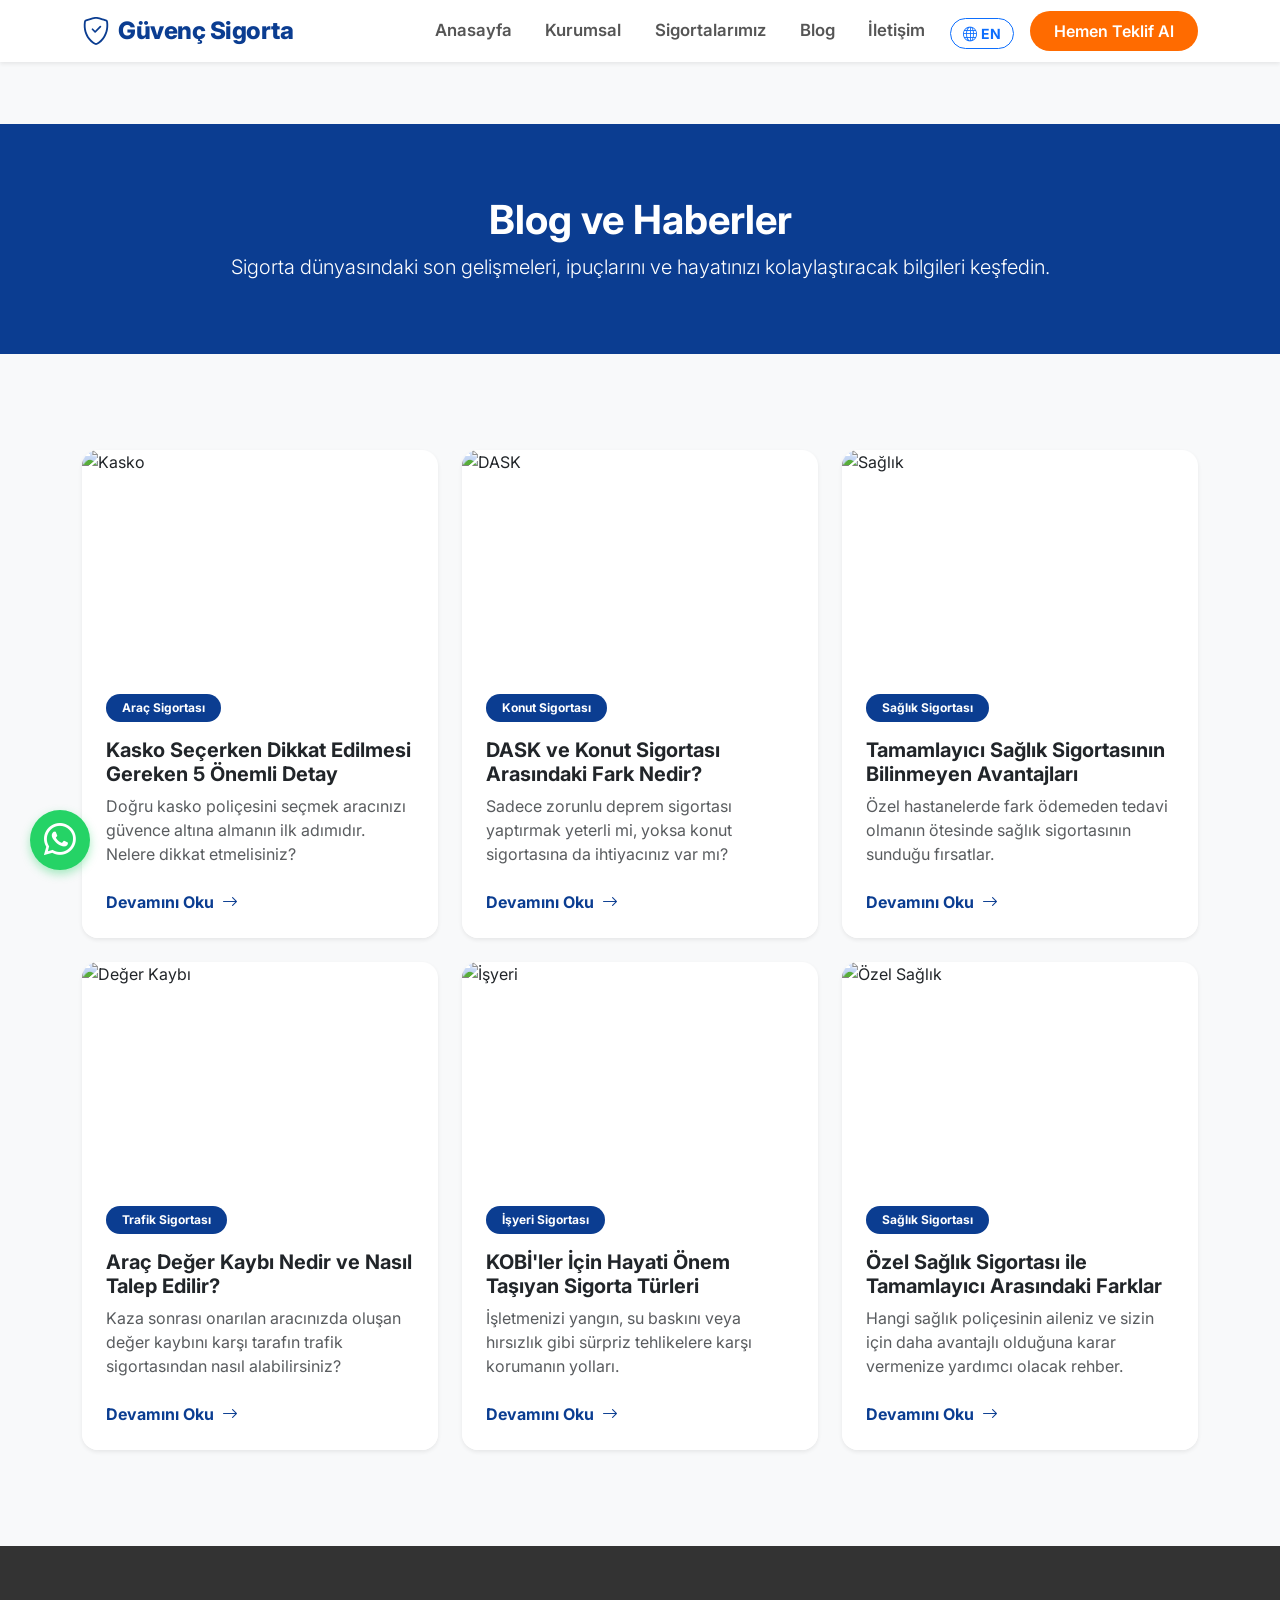
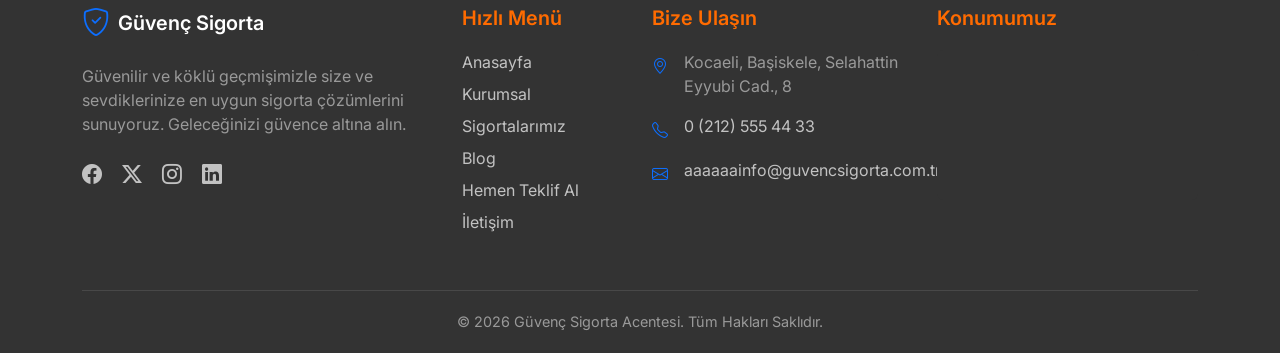
==== blog.html @ 0bcf5939 "chore: cache version v8 -> v9" ====
<!DOCTYPE html>
<html lang="tr">
<head>
  <meta charset="UTF-8">
  <meta name="viewport" content="width=device-width, initial-scale=1.0">
  <title>Tüm Blog Yazıları | Güvenç Sigorta</title>
  <meta name="description" content="Sigorta dünyasından güncel haberler ve faydalı bilgiler.">

  <link rel="preconnect" href="https://fonts.googleapis.com">
  <link rel="preconnect" href="https://fonts.gstatic.com" crossorigin>
  <link href="https://fonts.googleapis.com/css2?family=Inter:wght@300;400;500;600;700;800&display=swap" rel="stylesheet">
  <link rel="stylesheet" href="https://cdn.jsdelivr.net/npm/bootstrap-icons@1.11.3/font/bootstrap-icons.min.css">
  <link rel="stylesheet" href="css/bootstrap.min.css?v=9">
  <link rel="stylesheet" href="css/style.css?v=9">
</head>
<body>
  <div id="top"></div>
  <app-navbar></app-navbar>

  <!-- Page Header -->
  <section class="py-5 bg-primary-custom text-white mt-5">
    <div class="container py-4 text-center">
      <h1 class="fw-bold" data-i18n="sec_blog_title">Blog ve Haberler</h1>
      <p class="lead mb-0" data-i18n="sec_blog_desc">Sigorta dünyasındaki son gelişmeleri, ipuçlarını ve hayatınızı kolaylaştıracak bilgileri keşfedin.</p>
    </div>
  </section>

  <!-- Blog List Section -->
  <section class="py-5 bg-light" id="blog">
    <div class="container my-5">
      <div class="row g-4">
        
        <!-- Blog Card 1 -->
        <div class="col-lg-4 col-md-6">
          <div class="card h-100 border-0 shadow-sm rounded-4 overflow-hidden blog-card">
            <img src="https://images.unsplash.com/photo-1454165804606-c3d57bc86b40?auto=format&fit=crop&q=80&w=600&h=400" class="card-img-top" alt="Kasko" style="height: 220px; object-fit: cover;">
            <div class="card-body p-4">
              <span class="badge bg-primary-custom text-white mb-2 px-3 py-2 rounded-pill" data-i18n="badge_arac">Araç Sigortası</span>
              <h5 class="card-title fw-bold mt-2" data-i18n="blog_1_title">Kasko Seçerken Dikkat Edilmesi Gereken 5 Önemli Detay</h5>
              <p class="card-text text-muted" data-i18n="blog_1_desc">Doğru kasko poliçesini seçmek aracınızı güvence altına almanın ilk adımıdır. Nelere dikkat etmelisiniz?</p>
            </div>
            <div class="card-footer bg-white border-0 px-4 pb-4 pt-0">
              <a href="#" class="text-primary-custom fw-bold text-decoration-none d-flex align-items-center"><span data-i18n="btn_read_more">Devamını Oku</span> <i class="bi bi-arrow-right ms-2"></i></a>
            </div>
          </div>
        </div>
        
        <!-- Blog Card 2 -->
        <div class="col-lg-4 col-md-6">
          <div class="card h-100 border-0 shadow-sm rounded-4 overflow-hidden blog-card">
            <img src="https://images.unsplash.com/photo-1560518883-ce09059eeffa?auto=format&fit=crop&q=80&w=600&h=400" class="card-img-top" alt="DASK" style="height: 220px; object-fit: cover;">
            <div class="card-body p-4">
              <span class="badge bg-primary-custom text-white mb-2 px-3 py-2 rounded-pill" data-i18n="badge_konut">Konut Sigortası</span>
              <h5 class="card-title fw-bold mt-2" data-i18n="blog_2_title">DASK ve Konut Sigortası Arasındaki Fark Nedir?</h5>
              <p class="card-text text-muted" data-i18n="blog_2_desc">Sadece zorunlu deprem sigortası yaptırmak yeterli mi, yoksa konut sigortasına da ihtiyacınız var mı?</p>
            </div>
            <div class="card-footer bg-white border-0 px-4 pb-4 pt-0">
              <a href="#" class="text-primary-custom fw-bold text-decoration-none d-flex align-items-center"><span data-i18n="btn_read_more">Devamını Oku</span> <i class="bi bi-arrow-right ms-2"></i></a>
            </div>
          </div>
        </div>

        <!-- Blog Card 3 -->
        <div class="col-lg-4 col-md-6">
          <div class="card h-100 border-0 shadow-sm rounded-4 overflow-hidden blog-card">
            <img src="https://images.unsplash.com/photo-1505691938895-1758d7feb511?auto=format&fit=crop&q=80&w=600&h=400" class="card-img-top" alt="Sağlık" style="height: 220px; object-fit: cover;">
            <div class="card-body p-4">
              <span class="badge bg-primary-custom text-white mb-2 px-3 py-2 rounded-pill" data-i18n="badge_saglik">Sağlık Sigortası</span>
              <h5 class="card-title fw-bold mt-2" data-i18n="blog_3_title">Tamamlayıcı Sağlık Sigortasının Bilinmeyen Avantajları</h5>
              <p class="card-text text-muted" data-i18n="blog_3_desc">Özel hastanelerde fark ödemeden tedavi olmanın ötesinde sağlık sigortasının sunduğu fırsatlar.</p>
            </div>
            <div class="card-footer bg-white border-0 px-4 pb-4 pt-0">
              <a href="#" class="text-primary-custom fw-bold text-decoration-none d-flex align-items-center"><span data-i18n="btn_read_more">Devamını Oku</span> <i class="bi bi-arrow-right ms-2"></i></a>
            </div>
          </div>
        </div>

        <!-- Blog Card 4 (New) -->
        <div class="col-lg-4 col-md-6">
          <div class="card h-100 border-0 shadow-sm rounded-4 overflow-hidden blog-card">
            <img src="https://images.unsplash.com/photo-1621905252507-b35492cc74b4?auto=format&fit=crop&q=80&w=600&h=400" class="card-img-top" alt="Değer Kaybı" style="height: 220px; object-fit: cover;">
            <div class="card-body p-4">
              <span class="badge bg-primary-custom text-white mb-2 px-3 py-2 rounded-pill" data-i18n="badge_trafik">Trafik Sigortası</span>
              <h5 class="card-title fw-bold mt-2" data-i18n="blog_4_title">Araç Değer Kaybı Nedir ve Nasıl Talep Edilir?</h5>
              <p class="card-text text-muted" data-i18n="blog_4_desc">Kaza sonrası onarılan aracınızda oluşan değer kaybını karşı tarafın trafik sigortasından nasıl alabilirsiniz?</p>
            </div>
            <div class="card-footer bg-white border-0 px-4 pb-4 pt-0">
              <a href="#" class="text-primary-custom fw-bold text-decoration-none d-flex align-items-center"><span data-i18n="btn_read_more">Devamını Oku</span> <i class="bi bi-arrow-right ms-2"></i></a>
            </div>
          </div>
        </div>

        <!-- Blog Card 5 (New) -->
        <div class="col-lg-4 col-md-6">
          <div class="card h-100 border-0 shadow-sm rounded-4 overflow-hidden blog-card">
            <img src="https://images.unsplash.com/photo-1556740714-a8395b3bf30f?auto=format&fit=crop&q=80&w=600&h=400" class="card-img-top" alt="İşyeri" style="height: 220px; object-fit: cover;">
            <div class="card-body p-4">
              <span class="badge bg-primary-custom text-white mb-2 px-3 py-2 rounded-pill" data-i18n="badge_isyeri">İşyeri Sigortası</span>
              <h5 class="card-title fw-bold mt-2" data-i18n="blog_5_title">KOBİ'ler İçin Hayati Önem Taşıyan Sigorta Türleri</h5>
              <p class="card-text text-muted" data-i18n="blog_5_desc">İşletmenizi yangın, su baskını veya hırsızlık gibi sürpriz tehlikelere karşı korumanın yolları.</p>
            </div>
            <div class="card-footer bg-white border-0 px-4 pb-4 pt-0">
              <a href="#" class="text-primary-custom fw-bold text-decoration-none d-flex align-items-center"><span data-i18n="btn_read_more">Devamını Oku</span> <i class="bi bi-arrow-right ms-2"></i></a>
            </div>
          </div>
        </div>

        <!-- Blog Card 6 (New) -->
        <div class="col-lg-4 col-md-6">
          <div class="card h-100 border-0 shadow-sm rounded-4 overflow-hidden blog-card">
            <img src="https://images.unsplash.com/photo-1532938911079-1b06ac7ceec7?auto=format&fit=crop&q=80&w=600&h=400" class="card-img-top" alt="Özel Sağlık" style="height: 220px; object-fit: cover;">
            <div class="card-body p-4">
              <span class="badge bg-primary-custom text-white mb-2 px-3 py-2 rounded-pill" data-i18n="badge_saglik">Sağlık Sigortası</span>
              <h5 class="card-title fw-bold mt-2" data-i18n="blog_6_title">Özel Sağlık Sigortası ile Tamamlayıcı Arasındaki Farklar</h5>
              <p class="card-text text-muted" data-i18n="blog_6_desc">Hangi sağlık poliçesinin aileniz ve sizin için daha avantajlı olduğuna karar vermenize yardımcı olacak rehber.</p>
            </div>
            <div class="card-footer bg-white border-0 px-4 pb-4 pt-0">
              <a href="#" class="text-primary-custom fw-bold text-decoration-none d-flex align-items-center"><span data-i18n="btn_read_more">Devamını Oku</span> <i class="bi bi-arrow-right ms-2"></i></a>
            </div>
          </div>
        </div>

      </div>
    </div>
  </section>

  <div id="iletisim"><app-footer></app-footer></div>

  <!-- Scripts -->
  <script src="js/jquery.min.js?v=9"></script>
  <script src="js/bootstrap.bundle.min.js?v=9"></script>
  <link rel="stylesheet" href="js/components/Navbar/Navbar.css?v=9">
  <link rel="stylesheet" href="js/components/InsuranceCard/InsuranceCard.css?v=9">
  <link rel="stylesheet" href="js/components/OfferForm/OfferForm.css?v=9">
  <link rel="stylesheet" href="js/components/Footer/Footer.css?v=9">
  <script src="js/components/Navbar/Navbar.js?v=9"></script>
  <script src="js/components/InsuranceCard/InsuranceCard.js?v=9"></script>
  <script src="js/components/OfferForm/OfferForm.js?v=9"></script>
  <script src="js/components/Footer/Footer.js?v=9"></script>
  
  <!-- Translations -->
  <script src="js/translations.js?v=9"></script>
  <script src="js/main.js?v=9"></script>

  <a href="#top" class="scroll-to-top bg-primary-custom text-white shadow-lg" id="scrollToTopBtn"><i class="bi bi-arrow-up"></i></a>
  <a href="https://wa.me/905376395515?text=Merhaba,%20bilgi%20almak%20istiyorum." class="whatsapp-float" target="_blank" rel="noopener noreferrer"><i class="bi bi-whatsapp"></i></a>
</body>
</html>
---- css/style.css ----
:root {
  --primary-color: #0b3d91; /* Corporate Navy */
  --primary-dark: #062b6b;
  --cta-color: #ff6b00; /* Vibrant Orange for CTA */
  --cta-hover: #e55e00;
  --bg-light: #f8f9fa;
  --text-dark: #333333;
  --text-muted: #6c757d;
}

body {
  font-family: 'Inter', 'Roboto', sans-serif;
  color: var(--text-dark);
  background-color: var(--bg-light);
  padding-top: 76px; /* Offset for fixed navbar */
  overflow-x: hidden;
  width: 100%;
}

html {
  overflow-x: hidden;
}

/* Custom Utilities */
.text-primary-custom { color: var(--primary-color) !important; }
.bg-primary-custom { background-color: var(--primary-color) !important; }
.btn-cta {
  background-color: var(--cta-color);
  color: #fff;
  border: none;
  font-weight: 600;
  transition: all 0.3s ease;
}
.btn-cta:hover {
  background-color: var(--cta-hover);
  color: #fff;
  transform: translateY(-2px);
  box-shadow: 0 4px 8px rgba(255, 107, 0, 0.3);
}

/* Minimal View All Link */
.view-all-link {
  font-size: 1.1rem;
  transition: opacity 0.3s ease;
}
.view-all-link i {
  transition: transform 0.3s ease;
}
.view-all-link:hover {
  opacity: 0.8;
}
.view-all-link:hover i {
  transform: translateX(5px);
}

/* Pulsing / Blinking Animation for CTA */
@keyframes pulse-glow {
  0% {
    box-shadow: 0 0 0 0 rgba(255, 255, 255, 0.7);
    transform: scale(1);
  }
  50% {
    box-shadow: 0 0 20px 5px rgba(255, 255, 255, 0.5);
    transform: scale(1.03);
  }
  100% {
    box-shadow: 0 0 0 0 rgba(255, 255, 255, 0);
    transform: scale(1);
  }
}

.btn-pulse {
  animation: pulse-glow 2s infinite;
}

/* Shatter Close Animation */
@keyframes shatterOut {
  0% { 
    opacity: 1; 
    transform: scale(1) rotate(0) skew(0); 
    filter: blur(0); 
  }
  20% { 
    transform: scale(1.05) rotate(2deg) skew(2deg); /* Anticipation / cracking */
  }
  50% { 
    opacity: 0.8; 
    transform: scale(0.8) rotate(-10deg) skew(-15deg) translateY(50px); 
    filter: blur(2px); 
  } 
  100% { 
    opacity: 0; 
    transform: scale(0) rotate(45deg) skew(30deg) translateY(200px); 
    filter: blur(10px); 
  }
}

.shatter-animation {
  animation: shatterOut 1.2s ease-in forwards !important;
  transform-origin: center center;
}

/* Scroll to Top Button */
.scroll-to-top {
  position: fixed;
  bottom: 30px;
  right: 30px;
  width: 50px;
  height: 50px;
  border-radius: 50%;
  display: flex;
  align-items: center;
  justify-content: center;
  font-size: 1.5rem;
  z-index: 999;
  opacity: 0;
  visibility: hidden;
  transform: translateY(20px);
  transition: all 0.3s ease;
  text-decoration: none;
}
.scroll-to-top.active {
  opacity: 1;
  visibility: visible;
  transform: translateY(0);
}
.scroll-to-top:hover {
  background-color: var(--cta-color) !important;
  color: #fff;
  transform: translateY(-5px);
}

/* WhatsApp Floating Button */
.whatsapp-float {
  position: fixed;
  bottom: 30px;
  left: 30px;
  width: 60px;
  height: 60px;
  background-color: #25d366;
  color: #fff;
  border-radius: 50%;
  display: flex;
  align-items: center;
  justify-content: center;
  font-size: 2rem;
  z-index: 999;
  text-decoration: none;
  transition: all 0.3s ease;
  box-shadow: 0 4px 10px rgba(37, 211, 102, 0.4);
}
.whatsapp-float:hover {
  background-color: #128c7e;
  color: #fff;
  transform: translateY(-5px) scale(1.05);
  box-shadow: 0 6px 15px rgba(37, 211, 102, 0.6);
}

/* Blog Card Hover Effect */
.blog-card {
  transition: transform 0.3s ease, box-shadow 0.3s ease;
}
.blog-card:hover {
  transform: translateY(-10px);
  box-shadow: 0 15px 30px rgba(0,0,0,0.1) !important;
}

/* Custom Accordion Styles */
.accordion-item {
  border: none;
  border-radius: 12px !important;
  margin-bottom: 15px;
  box-shadow: 0 4px 15px rgba(0,0,0,0.03);
  overflow: hidden;
}
.accordion-button {
  font-weight: 600;
  color: var(--text-dark);
  background-color: #fff;
  padding: 20px;
  box-shadow: none !important;
}
.accordion-button:not(.collapsed) {
  background-color: rgba(11, 61, 145, 0.05);
  color: var(--primary-color);
}
.accordion-button::after {
  transition: transform 0.3s ease;
}
.accordion-body {
  color: var(--text-muted);
  padding: 0 20px 20px 20px;
  background-color: #fff;
}

/* Hero Section */
.hero-section {
  background: linear-gradient(135deg, var(--primary-dark) 0%, var(--primary-color) 100%);
  color: white;
  padding: 100px 0;
  position: relative;
  overflow: hidden;
}
.hero-section::after {
  content: '';
  position: absolute;
  top: -50%; left: -50%; width: 200%; height: 200%;
  background: radial-gradient(circle, rgba(255,255,255,0.05) 10%, transparent 10%);
  background-size: 20px 20px;
  opacity: 0.5;
  pointer-events: none;
}
.hero-title { font-size: 3rem; font-weight: 800; margin-bottom: 20px; line-height: 1.2; }
.hero-subtitle { font-size: 1.2rem; font-weight: 300; margin-bottom: 30px; opacity: 0.9; }




/* Global Responsive Image Fix */
img, video, canvas, svg { 
  max-width: 100%; 
}

/* Comprehensive Mobile Responsive Adjustments */
@media (max-width: 768px) {
  /* Typography Scaling */
  h1, .h1 { font-size: 1.8rem !important; }
  h2, .h2 { font-size: 1.5rem !important; }
  h3, .h3 { font-size: 1.3rem !important; }
  
  /* Hero Section */
  .hero-title { font-size: 1.8rem; }
  .hero-subtitle { font-size: 1rem; margin-bottom: 20px; }
  .hero-section { padding: 40px 15px; text-align: center; }

  /* Global Spacing */
  section { padding: 40px 0 !important; }
  .container { padding-left: 15px; padding-right: 15px; }
  
  /* Floating Elements (WhatsApp & Scroll Top) - Reduce size */
  .whatsapp-float {
    width: 45px !important;
    height: 45px !important;
    font-size: 1.4rem !important;
    bottom: 15px !important;
    left: 15px !important;
  }
  .scroll-to-top {
    width: 45px !important;
    height: 45px !important;
    font-size: 1.2rem !important;
    bottom: 15px !important;
    right: 15px !important;
  }

  /* Card Image Heights */
  .card-img-top { height: 180px !important; }
  
  /* Buttons - Touch target size */
  .btn-lg, .btn-cta { 
    padding: 10px 20px !important; 
    font-size: 1rem !important; 
  }

  /* Welcome Modal Mobile Adjustments */
  #welcomeModal .modal-body { padding: 1.5rem !important; }
  #welcomeModal .rounded-circle { width: 60px !important; height: 60px !important; margin-bottom: 1rem !important; }
  #welcomeModal .bi-shield-check { font-size: 1.8rem !important; }
  #welcomeModal h3 { font-size: 1.3rem !important; }
  #welcomeModal p { font-size: 0.9rem !important; margin-bottom: 1rem !important; }
  #welcomeModal .btn { padding: 8px 16px !important; font-size: 0.9rem !important; }
}
---- js/components/Navbar/Navbar.css ----
/* Navbar overrides */
.navbar-brand { 
  font-weight: 800; 
  color: var(--primary-color) !important; 
  font-size: 1.5rem; 
  letter-spacing: -0.5px;
}

/* Base Nav Link Styles */
.nav-link { 
  font-weight: 600; 
  color: #555 !important; 
  position: relative;
  padding: 0.5rem 0.25rem !important;
  margin: 0 0.8rem;
  transition: color 0.3s ease;
  font-size: 1.05rem;
}

/* Hover and Active State Color */
.nav-link:hover, .nav-link.active { 
  color: var(--primary-color) !important; 
}

/* Stylish Animated Underline */
.nav-link::after {
  content: '';
  position: absolute;
  width: 0;
  height: 2px;
  bottom: 0;
  left: 50%;
  background-color: var(--cta-color);
  transition: all 0.3s cubic-bezier(0.25, 0.8, 0.25, 1);
  transform: translateX(-50%);
  border-radius: 2px;
}

.nav-link:hover::after, .nav-link.active::after {
  width: 100%;
}

/* Mobile Responsive Adjustments */
@media (max-width: 992px) {
  .navbar-collapse { 
    background: #fff; 
    padding: 20px; 
    border-radius: 12px; 
    box-shadow: 0 10px 40px rgba(0,0,0,0.15); 
    margin-top: 15px; 
  }
  .nav-link {
    margin: 8px 0;
    padding-left: 0 !important;
    display: inline-block;
  }
  .nav-link::after {
    left: 0;
    transform: translateX(0);
  }
}
---- js/components/InsuranceCard/InsuranceCard.css ----
/* Insurance Card */
.insurance-card {
  border: none;
  border-radius: 12px;
  transition: all 0.3s ease;
  box-shadow: 0 5px 15px rgba(0,0,0,0.05);
  height: 100%;
  cursor: pointer;
  background: #fff;
}
.insurance-card:hover {
  transform: translateY(-10px);
  box-shadow: 0 15px 30px rgba(0,0,0,0.1);
  border-bottom: 4px solid var(--primary-color);
}
.insurance-card .icon-wrapper {
  width: 60px;
  height: 60px;
  border-radius: 50%;
  background-color: rgba(11, 61, 145, 0.1);
  display: flex;
  align-items: center;
  justify-content: center;
  font-size: 1.5rem;
  color: var(--primary-color);
  margin-bottom: 15px;
}
.insurance-card .card-title { font-weight: 700; color: var(--primary-color); }
---- js/components/OfferForm/OfferForm.css ----
/* Offer Form Container */
.offer-form-wrapper {
  background: #fff;
  border-radius: 12px;
  padding: 30px;
  box-shadow: 0 10px 40px rgba(0,0,0,0.08);
  position: relative;
  overflow: hidden;
}

/* Mobile Responsive Adjustments */
@media (max-width: 768px) {
  .offer-form-wrapper { margin-top: 20px; padding: 20px; }
}
---- js/components/Footer/Footer.css ----
/* Footer */
footer {
  background-color: var(--text-dark);
  color: #fff;
  padding: 60px 0 20px;
}
footer h5 { color: var(--cta-color); font-weight: 600; margin-bottom: 20px; }
footer a { color: rgba(255,255,255,0.7); text-decoration: none; transition: color 0.3s; }
footer a:hover { color: #fff; text-decoration: underline; }
.footer-bottom { border-top: 1px solid rgba(255,255,255,0.1); padding-top: 20px; margin-top: 40px; text-align: center; font-size: 0.9rem; }
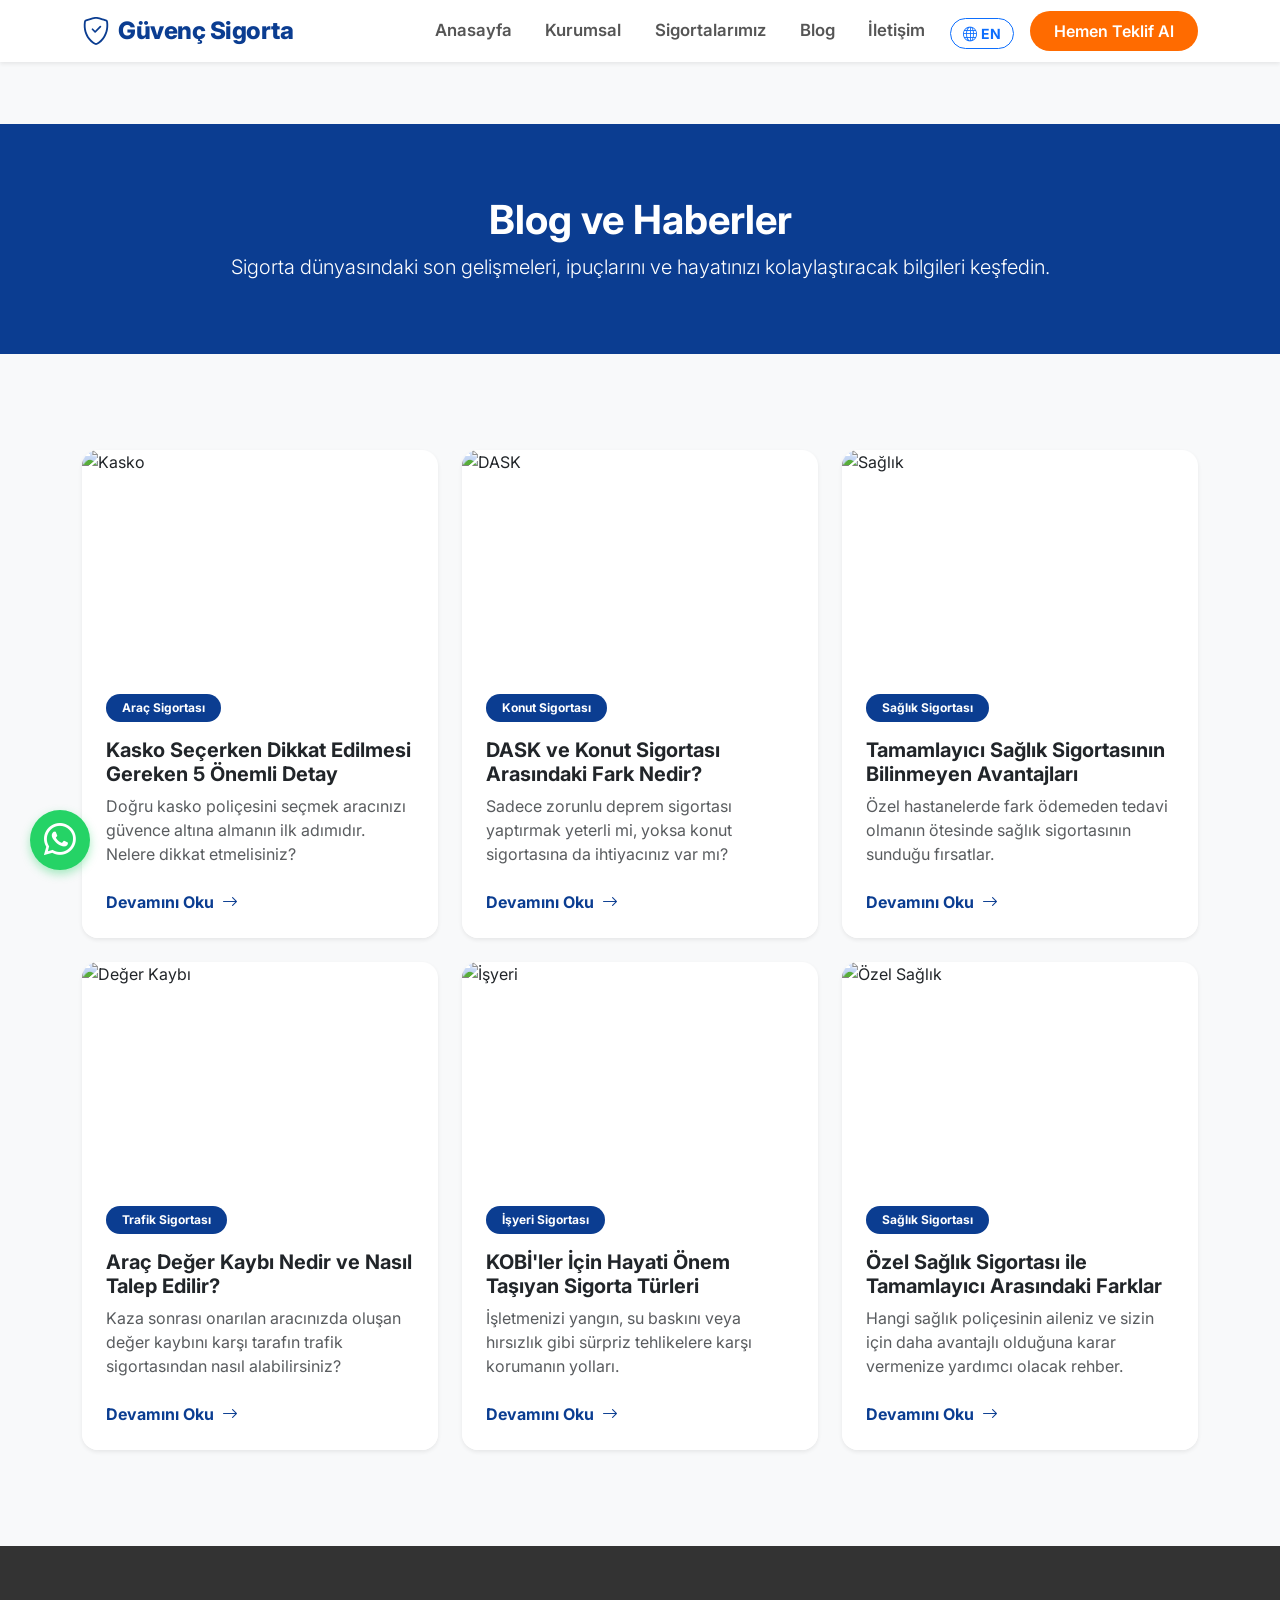
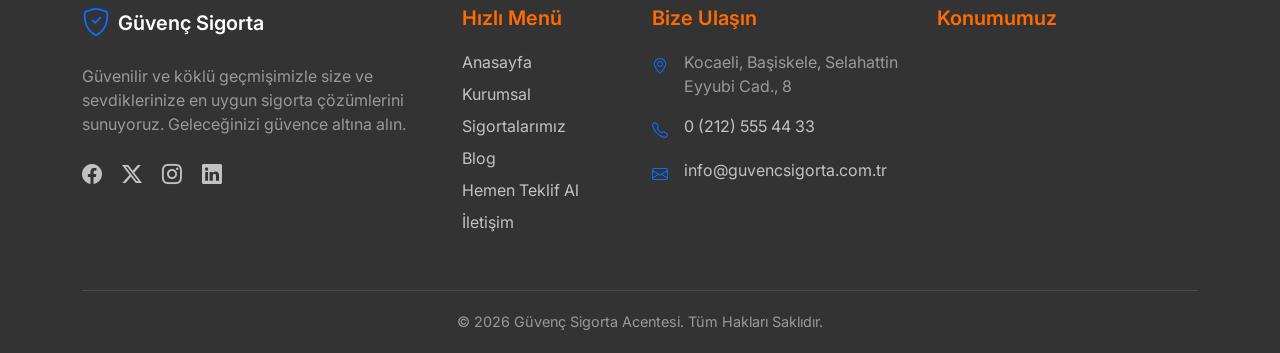
==== commit 353dfafa: "fix: footer email duzeltildi, cache v10 -> v11" ====
--- a/blog.html
+++ b/blog.html
@@ -10,8 +10,8 @@
   <link rel="preconnect" href="https://fonts.gstatic.com" crossorigin>
   <link href="https://fonts.googleapis.com/css2?family=Inter:wght@300;400;500;600;700;800&display=swap" rel="stylesheet">
   <link rel="stylesheet" href="https://cdn.jsdelivr.net/npm/bootstrap-icons@1.11.3/font/bootstrap-icons.min.css">
-  <link rel="stylesheet" href="css/bootstrap.min.css?v=9">
-  <link rel="stylesheet" href="css/style.css?v=9">
+  <link rel="stylesheet" href="css/bootstrap.min.css?v=11">
+  <link rel="stylesheet" href="css/style.css?v=11">
 </head>
 <body>
   <div id="top"></div>
@@ -127,20 +127,20 @@
   <div id="iletisim"><app-footer></app-footer></div>
 
   <!-- Scripts -->
-  <script src="js/jquery.min.js?v=9"></script>
-  <script src="js/bootstrap.bundle.min.js?v=9"></script>
-  <link rel="stylesheet" href="js/components/Navbar/Navbar.css?v=9">
-  <link rel="stylesheet" href="js/components/InsuranceCard/InsuranceCard.css?v=9">
-  <link rel="stylesheet" href="js/components/OfferForm/OfferForm.css?v=9">
-  <link rel="stylesheet" href="js/components/Footer/Footer.css?v=9">
-  <script src="js/components/Navbar/Navbar.js?v=9"></script>
-  <script src="js/components/InsuranceCard/InsuranceCard.js?v=9"></script>
-  <script src="js/components/OfferForm/OfferForm.js?v=9"></script>
-  <script src="js/components/Footer/Footer.js?v=9"></script>
+  <script src="js/jquery.min.js?v=11"></script>
+  <script src="js/bootstrap.bundle.min.js?v=11"></script>
+  <link rel="stylesheet" href="js/components/Navbar/Navbar.css?v=11">
+  <link rel="stylesheet" href="js/components/InsuranceCard/InsuranceCard.css?v=11">
+  <link rel="stylesheet" href="js/components/OfferForm/OfferForm.css?v=11">
+  <link rel="stylesheet" href="js/components/Footer/Footer.css?v=11">
+  <script src="js/components/Navbar/Navbar.js?v=11"></script>
+  <script src="js/components/InsuranceCard/InsuranceCard.js?v=11"></script>
+  <script src="js/components/OfferForm/OfferForm.js?v=11"></script>
+  <script src="js/components/Footer/Footer.js?v=11"></script>
   
   <!-- Translations -->
-  <script src="js/translations.js?v=9"></script>
-  <script src="js/main.js?v=9"></script>
+  <script src="js/translations.js?v=11"></script>
+  <script src="js/main.js?v=11"></script>
 
   <a href="#top" class="scroll-to-top bg-primary-custom text-white shadow-lg" id="scrollToTopBtn"><i class="bi bi-arrow-up"></i></a>
   <a href="https://wa.me/905376395515?text=Merhaba,%20bilgi%20almak%20istiyorum." class="whatsapp-float" target="_blank" rel="noopener noreferrer"><i class="bi bi-whatsapp"></i></a>
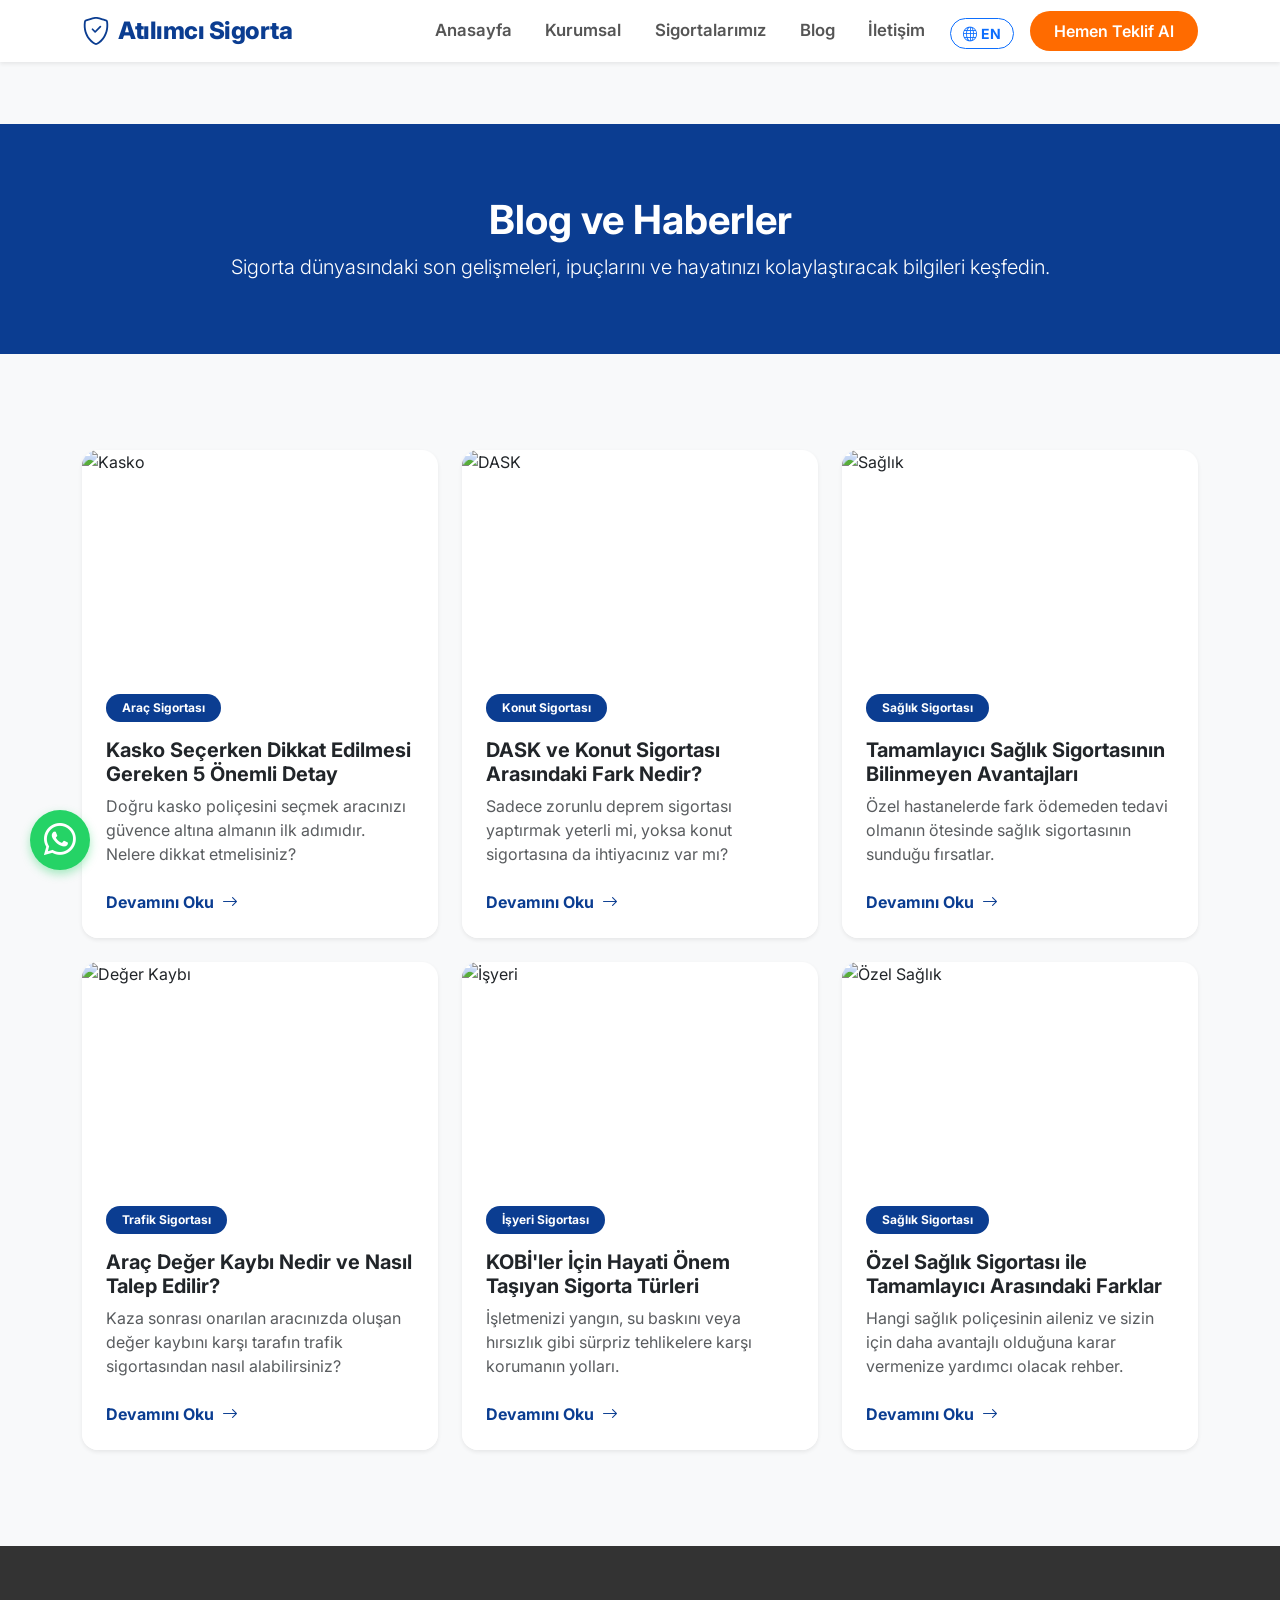
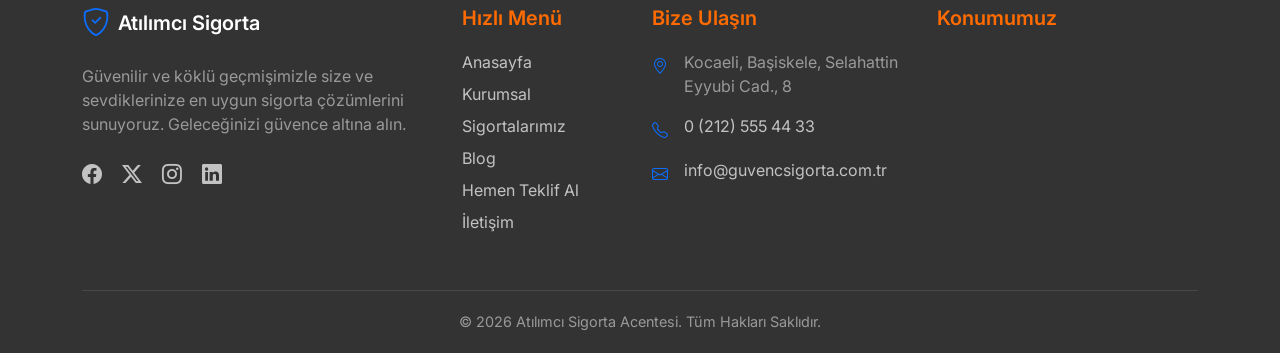
==== commit e708ba08: "feat: Guvenc -> Atilimci Sigorta tum dosyalarda, cache v12 -> v13" ====
--- a/blog.html
+++ b/blog.html
@@ -10,8 +10,8 @@
   <link rel="preconnect" href="https://fonts.gstatic.com" crossorigin>
   <link href="https://fonts.googleapis.com/css2?family=Inter:wght@300;400;500;600;700;800&display=swap" rel="stylesheet">
   <link rel="stylesheet" href="https://cdn.jsdelivr.net/npm/bootstrap-icons@1.11.3/font/bootstrap-icons.min.css">
-  <link rel="stylesheet" href="css/bootstrap.min.css?v=11">
-  <link rel="stylesheet" href="css/style.css?v=11">
+  <link rel="stylesheet" href="css/bootstrap.min.css?v=13">
+  <link rel="stylesheet" href="css/style.css?v=13">
 </head>
 <body>
   <div id="top"></div>
@@ -127,20 +127,20 @@
   <div id="iletisim"><app-footer></app-footer></div>
 
   <!-- Scripts -->
-  <script src="js/jquery.min.js?v=11"></script>
-  <script src="js/bootstrap.bundle.min.js?v=11"></script>
-  <link rel="stylesheet" href="js/components/Navbar/Navbar.css?v=11">
-  <link rel="stylesheet" href="js/components/InsuranceCard/InsuranceCard.css?v=11">
-  <link rel="stylesheet" href="js/components/OfferForm/OfferForm.css?v=11">
-  <link rel="stylesheet" href="js/components/Footer/Footer.css?v=11">
-  <script src="js/components/Navbar/Navbar.js?v=11"></script>
-  <script src="js/components/InsuranceCard/InsuranceCard.js?v=11"></script>
-  <script src="js/components/OfferForm/OfferForm.js?v=11"></script>
-  <script src="js/components/Footer/Footer.js?v=11"></script>
+  <script src="js/jquery.min.js?v=13"></script>
+  <script src="js/bootstrap.bundle.min.js?v=13"></script>
+  <link rel="stylesheet" href="js/components/Navbar/Navbar.css?v=13">
+  <link rel="stylesheet" href="js/components/InsuranceCard/InsuranceCard.css?v=13">
+  <link rel="stylesheet" href="js/components/OfferForm/OfferForm.css?v=13">
+  <link rel="stylesheet" href="js/components/Footer/Footer.css?v=13">
+  <script src="js/components/Navbar/Navbar.js?v=13"></script>
+  <script src="js/components/InsuranceCard/InsuranceCard.js?v=13"></script>
+  <script src="js/components/OfferForm/OfferForm.js?v=13"></script>
+  <script src="js/components/Footer/Footer.js?v=13"></script>
   
   <!-- Translations -->
-  <script src="js/translations.js?v=11"></script>
-  <script src="js/main.js?v=11"></script>
+  <script src="js/translations.js?v=13"></script>
+  <script src="js/main.js?v=13"></script>
 
   <a href="#top" class="scroll-to-top bg-primary-custom text-white shadow-lg" id="scrollToTopBtn"><i class="bi bi-arrow-up"></i></a>
   <a href="https://wa.me/905376395515?text=Merhaba,%20bilgi%20almak%20istiyorum." class="whatsapp-float" target="_blank" rel="noopener noreferrer"><i class="bi bi-whatsapp"></i></a>
